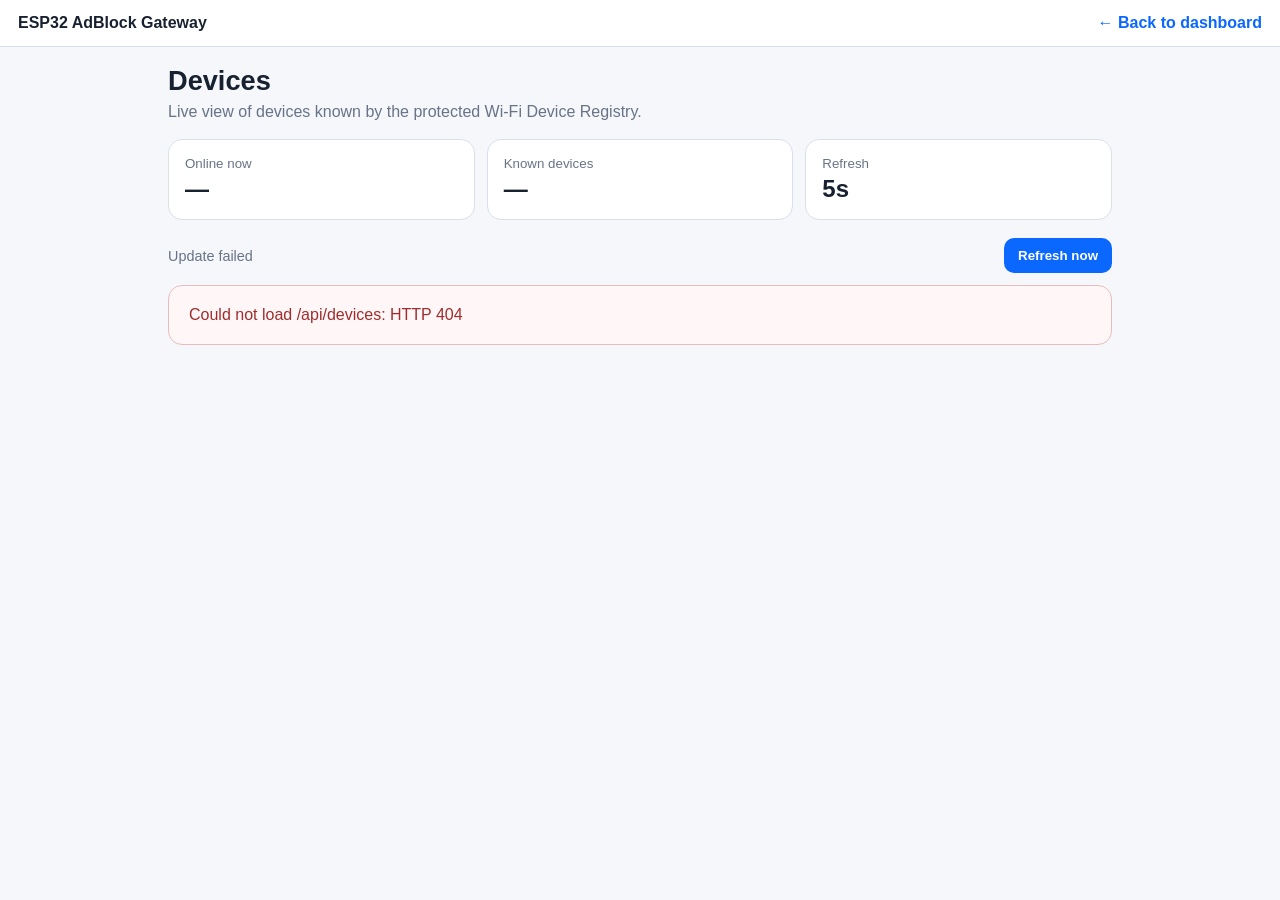
==== data/Devices.htm @ 6bdd8987 "feat(ui): add devices registry page" ====
<!DOCTYPE html>
<html>
<head>
  <meta charset="UTF-8">
  <meta name="viewport" content="width=device-width,initial-scale=1">
  <title>ESP32 AdBlock Gateway — Devices</title>
  <style>
    :root {
      --bg:#f5f7fb;
      --card:#fff;
      --text:#18212f;
      --muted:#687386;
      --line:#d9e0ea;
      --ok:#16794b;
      --off:#7a8799;
      --accent:#0b68ff;
    }
    *{box-sizing:border-box}
    body{margin:0;font-family:Helvetica,Arial,sans-serif;background:var(--bg);color:var(--text)}
    header{position:sticky;top:0;background:#fff;border-bottom:1px solid var(--line);padding:14px 18px;display:flex;align-items:center;justify-content:space-between;gap:12px}
    header a{text-decoration:none;color:var(--accent);font-weight:700}
    main{max-width:980px;margin:0 auto;padding:18px}
    h1{margin:0 0 6px;font-size:1.7rem}
    .lead{color:var(--muted);margin:0 0 18px}
    .summary{display:grid;grid-template-columns:repeat(3,minmax(0,1fr));gap:12px;margin-bottom:18px}
    .metric,.device{background:var(--card);border:1px solid var(--line);border-radius:14px;padding:16px}
    .metric small{display:block;color:var(--muted);margin-bottom:4px}.metric strong{font-size:1.5rem}
    .toolbar{display:flex;justify-content:space-between;align-items:center;gap:12px;margin-bottom:12px;flex-wrap:wrap}
    button{border:0;border-radius:10px;padding:10px 14px;background:var(--accent);color:#fff;font-weight:700;cursor:pointer}
    #status{font-size:.9rem;color:var(--muted)}
    .devices{display:grid;grid-template-columns:repeat(auto-fit,minmax(280px,1fr));gap:12px}
    .device-head{display:flex;align-items:center;justify-content:space-between;gap:12px;margin-bottom:12px}
    .badge{font-size:.78rem;font-weight:800;padding:5px 9px;border-radius:999px;background:#e8edf3;color:var(--off)}
    .badge.online{background:#e6f5ed;color:var(--ok)}
    dl{display:grid;grid-template-columns:110px 1fr;gap:7px 10px;margin:0}
    dt{color:var(--muted)}dd{margin:0;font-family:ui-monospace,SFMono-Regular,Menlo,monospace;overflow-wrap:anywhere}
    .empty,.error{background:var(--card);border:1px solid var(--line);border-radius:14px;padding:20px;color:var(--muted)}
    .error{color:#9f2d2d;border-color:#e8bcbc;background:#fff7f7}
    @media(max-width:600px){.summary{grid-template-columns:1fr}.device{padding:14px}dl{grid-template-columns:92px 1fr}}
  </style>
</head>
<body>
  <header>
    <strong>ESP32 AdBlock Gateway</strong>
    <a href="/">← Back to dashboard</a>
  </header>
  <main>
    <h1>Devices</h1>
    <p class="lead">Live view of devices known by the protected Wi-Fi Device Registry.</p>

    <section class="summary">
      <div class="metric"><small>Online now</small><strong id="onlineCount">—</strong></div>
      <div class="metric"><small>Known devices</small><strong id="knownCount">—</strong></div>
      <div class="metric"><small>Refresh</small><strong>5s</strong></div>
    </section>

    <div class="toolbar">
      <span id="status">Loading…</span>
      <button id="refreshBtn" type="button">Refresh now</button>
    </div>

    <section id="devices" class="devices"></section>
  </main>

  <script>
    'use strict';

    const onlineCount = document.getElementById('onlineCount');
    const knownCount = document.getElementById('knownCount');
    const devicesEl = document.getElementById('devices');
    const statusEl = document.getElementById('status');
    const refreshBtn = document.getElementById('refreshBtn');

    function elapsed(ms) {
      if (!Number.isFinite(ms)) return '—';
      if (ms < 1000) return `${ms} ms`;
      const sec = Math.floor(ms / 1000);
      if (sec < 60) return `${sec}s`;
      const min = Math.floor(sec / 60);
      if (min < 60) return `${min}m ${sec % 60}s`;
      const hr = Math.floor(min / 60);
      return `${hr}h ${min % 60}m`;
    }

    function deviceCard(d) {
      const article = document.createElement('article');
      article.className = 'device';

      const head = document.createElement('div');
      head.className = 'device-head';
      const title = document.createElement('strong');
      title.textContent = d.ipv4 || d.mac || 'Unknown device';
      const badge = document.createElement('span');
      badge.className = `badge${d.online ? ' online' : ''}`;
      badge.textContent = d.online ? 'ONLINE' : 'OFFLINE';
      head.append(title, badge);

      const dl = document.createElement('dl');
      const rows = [
        ['MAC', d.mac || '—'],
        ['IPv4', d.ipv4 || 'pending'],
        ['Connections', String(d.connectCount ?? 0)],
        ['First seen', elapsed(d.firstSeenMs)],
        ['Last seen', elapsed(d.lastSeenMs)]
      ];

      rows.forEach(([k,v]) => {
        const dt = document.createElement('dt');
        const dd = document.createElement('dd');
        dt.textContent = k;
        dd.textContent = v;
        dl.append(dt, dd);
      });

      article.append(head, dl);
      return article;
    }

    async function loadDevices() {
      statusEl.textContent = 'Refreshing…';
      try {
        const res = await fetch('/api/devices', {cache:'no-store'});
        if (!res.ok) throw new Error(`HTTP ${res.status}`);
        const data = await res.json();

        onlineCount.textContent = data.online ?? 0;
        knownCount.textContent = data.known ?? 0;
        devicesEl.replaceChildren();

        const list = Array.isArray(data.devices) ? data.devices : [];
        list.sort((a,b) => Number(b.online) - Number(a.online) || String(a.ipv4).localeCompare(String(b.ipv4)));

        if (!list.length) {
          const empty = document.createElement('div');
          empty.className = 'empty';
          empty.textContent = 'No devices are known yet. Connect a client to the protected Wi-Fi network.';
          devicesEl.appendChild(empty);
        } else {
          list.forEach(d => devicesEl.appendChild(deviceCard(d)));
        }

        statusEl.textContent = `Updated ${new Date().toLocaleTimeString()}`;
      } catch (err) {
        const error = document.createElement('div');
        error.className = 'error';
        error.textContent = `Could not load /api/devices: ${err.message}`;
        devicesEl.replaceChildren(error);
        statusEl.textContent = 'Update failed';
      }
    }

    refreshBtn.addEventListener('click', loadDevices);
    loadDevices();
    setInterval(loadDevices, 5000);
  </script>
</body>
</html>
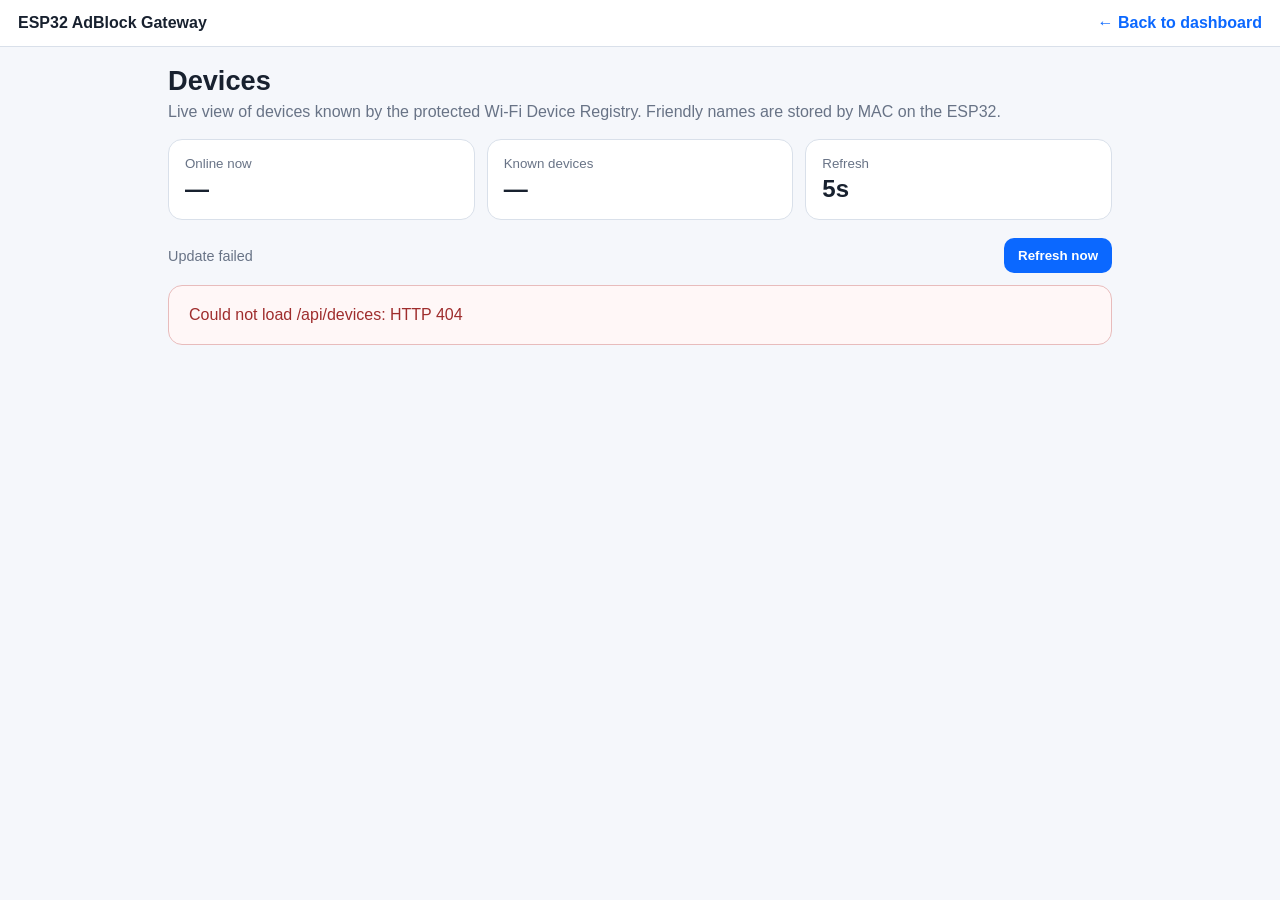
==== commit bc9fa981: "feat(ui): allow friendly device names" ====
--- a/data/Devices.htm
+++ b/data/Devices.htm
@@ -27,16 +27,23 @@
     .metric small{display:block;color:var(--muted);margin-bottom:4px}.metric strong{font-size:1.5rem}
     .toolbar{display:flex;justify-content:space-between;align-items:center;gap:12px;margin-bottom:12px;flex-wrap:wrap}
     button{border:0;border-radius:10px;padding:10px 14px;background:var(--accent);color:#fff;font-weight:700;cursor:pointer}
+    button:disabled{opacity:.55;cursor:default}
     #status{font-size:.9rem;color:var(--muted)}
     .devices{display:grid;grid-template-columns:repeat(auto-fit,minmax(280px,1fr));gap:12px}
     .device-head{display:flex;align-items:center;justify-content:space-between;gap:12px;margin-bottom:12px}
+    .device-title{display:flex;flex-direction:column;gap:2px;min-width:0}
+    .device-title strong{overflow-wrap:anywhere}.device-title small{color:var(--muted);font-family:ui-monospace,SFMono-Regular,Menlo,monospace}
     .badge{font-size:.78rem;font-weight:800;padding:5px 9px;border-radius:999px;background:#e8edf3;color:var(--off)}
     .badge.online{background:#e6f5ed;color:var(--ok)}
     dl{display:grid;grid-template-columns:110px 1fr;gap:7px 10px;margin:0}
     dt{color:var(--muted)}dd{margin:0;font-family:ui-monospace,SFMono-Regular,Menlo,monospace;overflow-wrap:anywhere}
+    .name-editor{display:flex;gap:8px;margin-top:14px;padding-top:14px;border-top:1px solid var(--line)}
+    .name-editor input{flex:1;min-width:0;border:1px solid var(--line);border-radius:9px;padding:9px 10px;font:inherit;color:var(--text);background:#fff}
+    .name-editor input:focus{outline:2px solid rgba(11,104,255,.18);border-color:var(--accent)}
+    .name-editor button{padding:9px 12px}
     .empty,.error{background:var(--card);border:1px solid var(--line);border-radius:14px;padding:20px;color:var(--muted)}
     .error{color:#9f2d2d;border-color:#e8bcbc;background:#fff7f7}
-    @media(max-width:600px){.summary{grid-template-columns:1fr}.device{padding:14px}dl{grid-template-columns:92px 1fr}}
+    @media(max-width:600px){.summary{grid-template-columns:1fr}.device{padding:14px}dl{grid-template-columns:92px 1fr}.name-editor{flex-direction:column}}
   </style>
 </head>
 <body>
@@ -46,7 +53,7 @@
   </header>
   <main>
     <h1>Devices</h1>
-    <p class="lead">Live view of devices known by the protected Wi-Fi Device Registry.</p>
+    <p class="lead">Live view of devices known by the protected Wi-Fi Device Registry. Friendly names are stored by MAC on the ESP32.</p>
 
     <section class="summary">
       <div class="metric"><small>Online now</small><strong id="onlineCount">—</strong></div>
@@ -82,18 +89,42 @@
       return `${hr}h ${min % 60}m`;
     }
 
+    async function saveName(mac, input, button) {
+      const previous = button.textContent;
+      button.disabled = true;
+      button.textContent = 'Saving…';
+      statusEl.textContent = 'Saving friendly name…';
+      try {
+        const value = encodeURIComponent(`${mac}|${input.value.trim()}`);
+        const res = await fetch(`/control?deviceName=${value}`, {cache:'no-store'});
+        if (!res.ok) throw new Error(`HTTP ${res.status}`);
+        statusEl.textContent = 'Friendly name saved';
+        await loadDevices(true);
+      } catch (err) {
+        statusEl.textContent = `Could not save name: ${err.message}`;
+      } finally {
+        button.disabled = false;
+        button.textContent = previous;
+      }
+    }
+
     function deviceCard(d) {
       const article = document.createElement('article');
       article.className = 'device';
 
       const head = document.createElement('div');
       head.className = 'device-head';
+      const titleWrap = document.createElement('div');
+      titleWrap.className = 'device-title';
       const title = document.createElement('strong');
-      title.textContent = d.ipv4 || d.mac || 'Unknown device';
+      title.textContent = d.name || d.ipv4 || d.mac || 'Unknown device';
+      const subtitle = document.createElement('small');
+      subtitle.textContent = d.name ? (d.ipv4 || d.mac || '') : '';
+      titleWrap.append(title, subtitle);
       const badge = document.createElement('span');
       badge.className = `badge${d.online ? ' online' : ''}`;
       badge.textContent = d.online ? 'ONLINE' : 'OFFLINE';
-      head.append(title, badge);
+      head.append(titleWrap, badge);
 
       const dl = document.createElement('dl');
       const rows = [
@@ -112,11 +143,29 @@
         dl.append(dt, dd);
       });
 
-      article.append(head, dl);
+      const editor = document.createElement('div');
+      editor.className = 'name-editor';
+      const input = document.createElement('input');
+      input.type = 'text';
+      input.maxLength = 32;
+      input.placeholder = 'Friendly name';
+      input.value = d.name || '';
+      input.setAttribute('aria-label', `Friendly name for ${d.mac}`);
+      const save = document.createElement('button');
+      save.type = 'button';
+      save.textContent = 'Save name';
+      save.addEventListener('click', () => saveName(d.mac, input, save));
+      input.addEventListener('keydown', event => {
+        if (event.key === 'Enter') save.click();
+      });
+      editor.append(input, save);
+
+      article.append(head, dl, editor);
       return article;
     }
 
-    async function loadDevices() {
+    async function loadDevices(force = false) {
+      if (!force && document.activeElement && document.activeElement.matches('.name-editor input')) return;
       statusEl.textContent = 'Refreshing…';
       try {
         const res = await fetch('/api/devices', {cache:'no-store'});
@@ -128,7 +177,7 @@
         devicesEl.replaceChildren();
 
         const list = Array.isArray(data.devices) ? data.devices : [];
-        list.sort((a,b) => Number(b.online) - Number(a.online) || String(a.ipv4).localeCompare(String(b.ipv4)));
+        list.sort((a,b) => Number(b.online) - Number(a.online) || String(a.name || a.ipv4).localeCompare(String(b.name || b.ipv4)));
 
         if (!list.length) {
           const empty = document.createElement('div');
@@ -149,8 +198,8 @@
       }
     }
 
-    refreshBtn.addEventListener('click', loadDevices);
-    loadDevices();
+    refreshBtn.addEventListener('click', () => loadDevices(true));
+    loadDevices(true);
     setInterval(loadDevices, 5000);
   </script>
 </body>
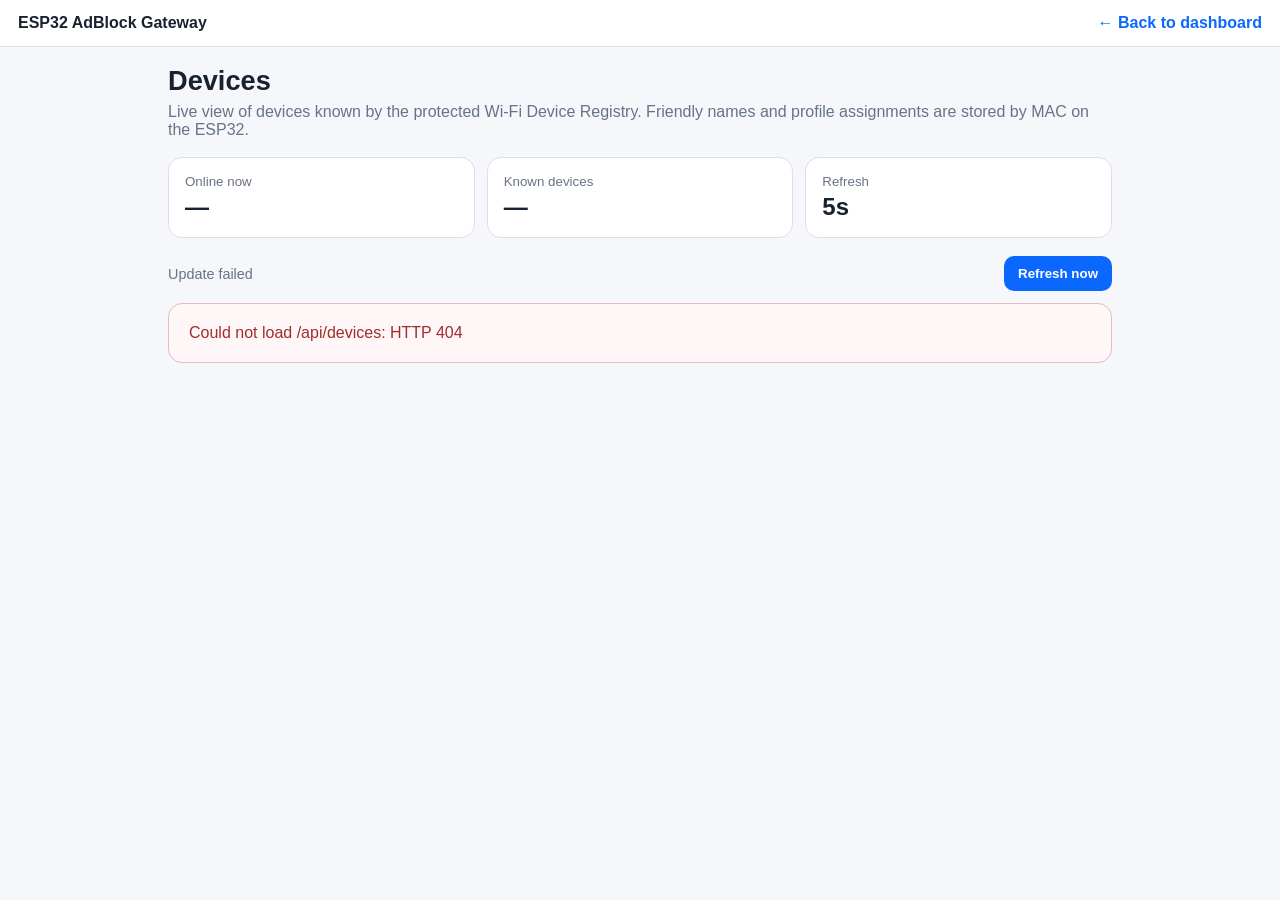
==== commit 4dd853ed: "feat(ui): add per-device profile selector" ====
--- a/data/Devices.htm
+++ b/data/Devices.htm
@@ -37,13 +37,14 @@
     .badge.online{background:#e6f5ed;color:var(--ok)}
     dl{display:grid;grid-template-columns:110px 1fr;gap:7px 10px;margin:0}
     dt{color:var(--muted)}dd{margin:0;font-family:ui-monospace,SFMono-Regular,Menlo,monospace;overflow-wrap:anywhere}
-    .name-editor{display:flex;gap:8px;margin-top:14px;padding-top:14px;border-top:1px solid var(--line)}
-    .name-editor input{flex:1;min-width:0;border:1px solid var(--line);border-radius:9px;padding:9px 10px;font:inherit;color:var(--text);background:#fff}
-    .name-editor input:focus{outline:2px solid rgba(11,104,255,.18);border-color:var(--accent)}
-    .name-editor button{padding:9px 12px}
+    .editor{display:flex;gap:8px;margin-top:14px;padding-top:14px;border-top:1px solid var(--line);align-items:center}
+    .editor input,.editor select{flex:1;min-width:0;border:1px solid var(--line);border-radius:9px;padding:9px 10px;font:inherit;color:var(--text);background:#fff}
+    .editor input:focus,.editor select:focus{outline:2px solid rgba(11,104,255,.18);border-color:var(--accent)}
+    .editor button{padding:9px 12px;white-space:nowrap}
+    .profile-note{margin-top:8px;color:var(--muted);font-size:.82rem}
     .empty,.error{background:var(--card);border:1px solid var(--line);border-radius:14px;padding:20px;color:var(--muted)}
     .error{color:#9f2d2d;border-color:#e8bcbc;background:#fff7f7}
-    @media(max-width:600px){.summary{grid-template-columns:1fr}.device{padding:14px}dl{grid-template-columns:92px 1fr}.name-editor{flex-direction:column}}
+    @media(max-width:600px){.summary{grid-template-columns:1fr}.device{padding:14px}dl{grid-template-columns:92px 1fr}.editor{flex-direction:column;align-items:stretch}}
   </style>
 </head>
 <body>
@@ -53,7 +54,7 @@
   </header>
   <main>
     <h1>Devices</h1>
-    <p class="lead">Live view of devices known by the protected Wi-Fi Device Registry. Friendly names are stored by MAC on the ESP32.</p>
+    <p class="lead">Live view of devices known by the protected Wi-Fi Device Registry. Friendly names and profile assignments are stored by MAC on the ESP32.</p>
 
     <section class="summary">
       <div class="metric"><small>Online now</small><strong id="onlineCount">—</strong></div>
@@ -77,6 +78,9 @@
     const devicesEl = document.getElementById('devices');
     const statusEl = document.getElementById('status');
     const refreshBtn = document.getElementById('refreshBtn');
+
+    const defaultProfiles = ['standard', 'iot-strict', 'unrestricted'];
+    let availableProfiles = [...defaultProfiles];
 
     function elapsed(ms) {
       if (!Number.isFinite(ms)) return '—';
@@ -89,19 +93,43 @@
       return `${hr}h ${min % 60}m`;
     }
 
+    function profileLabel(id) {
+      if (id === 'iot-strict') return 'IoT Strict';
+      if (id === 'unrestricted') return 'Unrestricted';
+      return 'Standard';
+    }
+
+    async function saveControl(variable, value, savingLabel, doneLabel) {
+      statusEl.textContent = savingLabel;
+      const encoded = encodeURIComponent(value);
+      const res = await fetch(`/control?${variable}=${encoded}`, {cache:'no-store'});
+      if (!res.ok) throw new Error(`HTTP ${res.status}`);
+      statusEl.textContent = doneLabel;
+      await loadDevices(true);
+    }
+
     async function saveName(mac, input, button) {
       const previous = button.textContent;
       button.disabled = true;
       button.textContent = 'Saving…';
-      statusEl.textContent = 'Saving friendly name…';
       try {
-        const value = encodeURIComponent(`${mac}|${input.value.trim()}`);
-        const res = await fetch(`/control?deviceName=${value}`, {cache:'no-store'});
-        if (!res.ok) throw new Error(`HTTP ${res.status}`);
-        statusEl.textContent = 'Friendly name saved';
-        await loadDevices(true);
+        await saveControl('deviceName', `${mac}|${input.value.trim()}`, 'Saving friendly name…', 'Friendly name saved');
       } catch (err) {
         statusEl.textContent = `Could not save name: ${err.message}`;
+      } finally {
+        button.disabled = false;
+        button.textContent = previous;
+      }
+    }
+
+    async function saveProfile(mac, select, button) {
+      const previous = button.textContent;
+      button.disabled = true;
+      button.textContent = 'Saving…';
+      try {
+        await saveControl('deviceProfile', `${mac}|${select.value}`, 'Saving device profile…', 'Device profile saved');
+      } catch (err) {
+        statusEl.textContent = `Could not save profile: ${err.message}`;
       } finally {
         button.disabled = false;
         button.textContent = previous;
@@ -130,6 +158,7 @@
       const rows = [
         ['MAC', d.mac || '—'],
         ['IPv4', d.ipv4 || 'pending'],
+        ['Profile', profileLabel(d.profile || 'standard')],
         ['Connections', String(d.connectCount ?? 0)],
         ['First seen', elapsed(d.firstSeenMs)],
         ['Last seen', elapsed(d.lastSeenMs)]
@@ -143,29 +172,50 @@
         dl.append(dt, dd);
       });
 
-      const editor = document.createElement('div');
-      editor.className = 'name-editor';
+      const nameEditor = document.createElement('div');
+      nameEditor.className = 'editor name-editor';
       const input = document.createElement('input');
       input.type = 'text';
       input.maxLength = 32;
       input.placeholder = 'Friendly name';
       input.value = d.name || '';
       input.setAttribute('aria-label', `Friendly name for ${d.mac}`);
-      const save = document.createElement('button');
-      save.type = 'button';
-      save.textContent = 'Save name';
-      save.addEventListener('click', () => saveName(d.mac, input, save));
+      const saveNameButton = document.createElement('button');
+      saveNameButton.type = 'button';
+      saveNameButton.textContent = 'Save name';
+      saveNameButton.addEventListener('click', () => saveName(d.mac, input, saveNameButton));
       input.addEventListener('keydown', event => {
-        if (event.key === 'Enter') save.click();
+        if (event.key === 'Enter') saveNameButton.click();
       });
-      editor.append(input, save);
-
-      article.append(head, dl, editor);
+      nameEditor.append(input, saveNameButton);
+
+      const profileEditor = document.createElement('div');
+      profileEditor.className = 'editor profile-editor';
+      const select = document.createElement('select');
+      select.setAttribute('aria-label', `Profile for ${d.mac}`);
+      availableProfiles.forEach(id => {
+        const option = document.createElement('option');
+        option.value = id;
+        option.textContent = profileLabel(id);
+        if ((d.profile || 'standard') === id) option.selected = true;
+        select.appendChild(option);
+      });
+      const saveProfileButton = document.createElement('button');
+      saveProfileButton.type = 'button';
+      saveProfileButton.textContent = 'Save profile';
+      saveProfileButton.addEventListener('click', () => saveProfile(d.mac, select, saveProfileButton));
+      profileEditor.append(select, saveProfileButton);
+
+      const note = document.createElement('div');
+      note.className = 'profile-note';
+      note.textContent = 'Profile assignment is stored now; per-device DNS enforcement is enabled only after F3 policy attribution is validated.';
+
+      article.append(head, dl, nameEditor, profileEditor, note);
       return article;
     }
 
     async function loadDevices(force = false) {
-      if (!force && document.activeElement && document.activeElement.matches('.name-editor input')) return;
+      if (!force && document.activeElement && document.activeElement.matches('.editor input,.editor select')) return;
       statusEl.textContent = 'Refreshing…';
       try {
         const res = await fetch('/api/devices', {cache:'no-store'});
@@ -175,6 +225,7 @@
         onlineCount.textContent = data.online ?? 0;
         knownCount.textContent = data.known ?? 0;
         devicesEl.replaceChildren();
+        if (Array.isArray(data.profiles) && data.profiles.length) availableProfiles = data.profiles;
 
         const list = Array.isArray(data.devices) ? data.devices : [];
         list.sort((a,b) => Number(b.online) - Number(a.online) || String(a.name || a.ipv4).localeCompare(String(b.name || b.ipv4)));
